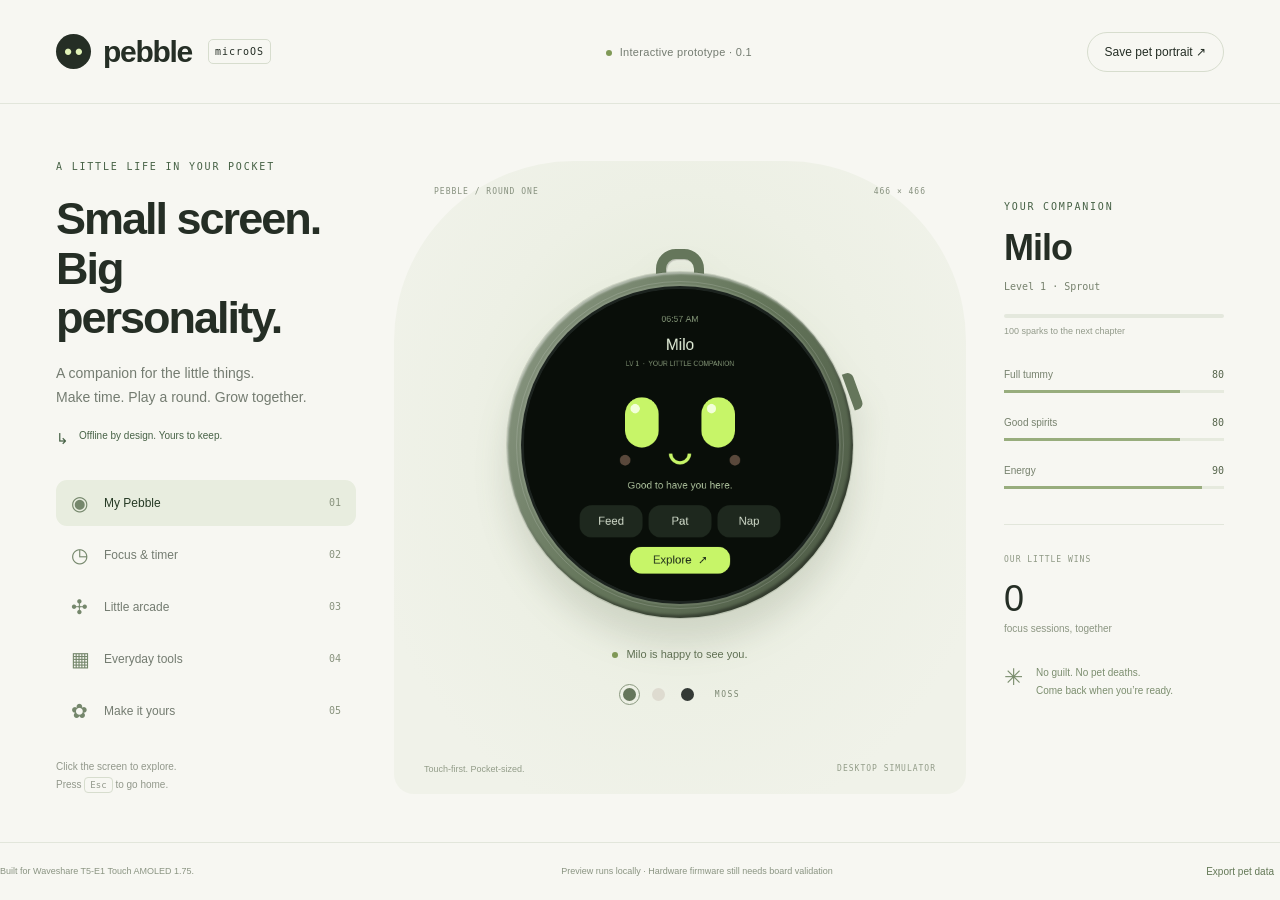
==== preview/index.html @ 951d4415 "Build the first T5 pet firmware preview with tests and custom profiles" ====
<!doctype html>
<html lang="en">
<head><meta charset="utf-8"><meta name="viewport" content="width=device-width,initial-scale=1"><title>Pebble microOS — a little life in your pocket</title><link rel="stylesheet" href="style.css"></head>
<body>
<header><a class="brand" href="#"><span class="brandmark">••</span>pebble<span class="os">microOS</span></a><span class="version"><i></i>Interactive prototype · 0.1</span><button id="passport" class="quiet">Save pet portrait ↗</button></header>
<main>
<section class="intro"><div class="eyebrow">A LITTLE LIFE IN YOUR POCKET</div><h1>Small screen.<br>Big personality.</h1><p>A companion for the little things.<br>Make time. Play a round. Grow together.</p><div class="localbadge"><span>↳</span> Offline by design. Yours to keep.</div>
<nav aria-label="Preview apps">
<button data-page="home" class="active"><span>◉</span> My Pebble <small>01</small></button>
<button data-page="focus"><span>◷</span> Focus & timer <small>02</small></button>
<button data-page="games"><span>✣</span> Little arcade <small>03</small></button>
<button data-page="tools"><span>▦</span> Everyday tools <small>04</small></button>
<button data-page="style"><span>✿</span> Make it yours <small>05</small></button>
</nav><div class="hint">Click the screen to explore.<br>Press <kbd>Esc</kbd> to go home.</div></section>
<section class="studio" aria-label="Device simulator"><div class="studio-top"><span>PEBBLE / ROUND ONE</span><span>466 × 466</span></div><div class="device-wrap"><div class="loop"></div><div class="hardware"><div class="side-key"></div><div class="screen"><canvas id="display" width="466" height="466" aria-label="Round device display"></canvas><div id="touch-controls"></div></div></div></div><div class="under-device"><span class="dot"></span><span id="device-caption">Milo is happy to see you.</span></div><div class="finish-picker" aria-label="Device finish"><button data-finish="moss" class="selected" aria-label="Moss finish" style="--swatch:#65765b"></button><button data-finish="milk" aria-label="Milk finish" style="--swatch:#dedbd0"></button><button data-finish="ink" aria-label="Ink finish" style="--swatch:#343a36"></button><span id="finish-name">MOSS</span></div><div class="studio-bottom"><span>Touch-first. Pocket-sized.</span><span>DESKTOP SIMULATOR</span></div></section>
<aside class="details"><div class="small-label">YOUR COMPANION</div><h2 id="pet-name">Milo</h2><span class="level" id="level">Level 1 · Sprout</span><div class="growth"><div id="growth-fill"></div></div><p class="next-level" id="next-level">100 sparks to the next chapter</p><div class="stat"><span>Full tummy</span><strong id="food">80</strong><div><i id="food-bar"></i></div></div><div class="stat"><span>Good spirits</span><strong id="joy">80</strong><div><i id="joy-bar"></i></div></div><div class="stat"><span>Energy</span><strong id="energy">90</strong><div><i id="energy-bar"></i></div></div><div class="daily"><span>OUR LITTLE WINS</span><strong id="wins">0</strong><p>focus sessions, together</p></div><div class="note"><span>✳</span><p>No guilt. No pet deaths.<br>Come back when you’re ready.</p></div></aside>
</main>
<footer><span>Built for Waveshare T5-E1 Touch AMOLED 1.75.</span><span>Preview runs locally · Hardware firmware still needs board validation</span><button id="backup">Export pet data</button></footer>
<div id="toast" role="status" aria-live="polite"></div>
<dialog id="name-dialog"><form method="dialog"><span class="eyebrow">SAY HELLO</span><h2>What’s their name?</h2><label for="name-input">Pet name</label><input id="name-input" maxlength="16" required autocomplete="off"><div><button value="cancel" class="quiet" formnovalidate>Cancel</button><button id="save-name" value="save">That’s the one</button></div></form></dialog>
<script src="app.js"></script></body></html>
---- preview/style.css ----
*{box-sizing:border-box} :root{--paper:#f7f7f2;--ink:#252e25;--muted:#747c71;--green:#476246;--line:#e2e6db;--shell:#65765b}body{margin:0;background:var(--paper);color:var(--ink);font-family:-apple-system,BlinkMacSystemFont,"Segoe UI",sans-serif}button,a{-webkit-tap-highlight-color:transparent}button{font:inherit;cursor:pointer}button:focus-visible,a:focus-visible{outline:3px solid #84a64e;outline-offset:4px}header{height:104px;max-width:1450px;margin:auto;padding:0 56px;display:flex;align-items:center;justify-content:space-between;border-bottom:1px solid var(--line)}.brand{display:flex;align-items:center;gap:12px;font-size:30px;font-weight:720;letter-spacing:-1.3px;text-decoration:none;color:inherit}.brandmark{width:35px;height:35px;display:grid;place-items:center;background:var(--ink);border-radius:50%;color:#e1f3b8;font-size:22px;letter-spacing:3px;padding-left:3px}.os{font:10px monospace;letter-spacing:1px;margin-left:4px;border:1px solid #d7ddce;border-radius:5px;padding:6px}.version{font-size:11px;color:var(--muted);letter-spacing:.3px}.version i,.dot{width:6px;height:6px;border-radius:50%;display:inline-block;background:#809957;margin-right:8px}.quiet{background:transparent;border:1px solid #d7ddce;padding:12px 17px;border-radius:24px;font-size:12px;color:var(--ink)}main{max-width:1450px;margin:auto;display:grid;grid-template-columns:300px minmax(400px,1fr) 220px;gap:38px;padding:57px 56px 48px;min-height:730px}.eyebrow,.small-label{font:10px monospace;letter-spacing:1.8px;color:var(--green)}h1{font-weight:550;font-size:45px;line-height:1.1;letter-spacing:-2px;margin:22px 0 18px}.intro>p{font-size:14px;line-height:1.75;color:var(--muted);margin-bottom:20px}.localbadge{display:flex;gap:10px;font-size:10px;color:var(--green);margin-bottom:32px}.localbadge span{font-size:15px}nav{display:grid;gap:6px}nav button{height:46px;border:0;background:none;border-radius:11px;display:flex;align-items:center;text-align:left;color:#747c71;font-size:12px;padding:0 15px;gap:13px}nav button span{font-size:20px;width:20px;color:#75876c}nav button small{margin-left:auto;font:10px monospace;color:#89937e}nav button.active{background:#e8eddf;color:#263a25}nav button:hover{background:#edf0e7}.hint{font-size:10px;color:#92988b;line-height:1.8;margin-top:24px}kbd{font:9px monospace;padding:2px 5px;border:1px solid #d7ddce;border-radius:4px}.studio{position:relative;min-height:600px;border-radius:180px 180px 20px 20px;background:radial-gradient(ellipse at 50% 45%,#e2e9d6 0%,#edf0e5 52%,#f0f2e9 80%);display:flex;align-items:center;flex-direction:column;padding-top:87px}.studio-top{position:absolute;top:26px;left:40px;right:40px;display:flex;justify-content:space-between;font:8px monospace;letter-spacing:1px;color:#87917f}.device-wrap{position:relative;width:346px;height:370px;display:flex;align-items:flex-end;filter:drop-shadow(0 26px 16px #43533526)}.hardware{position:relative;border-radius:50%;width:346px;height:346px;padding:17px;background:linear-gradient(120deg,color-mix(in srgb,var(--shell),white 27%),var(--shell) 48%,color-mix(in srgb,var(--shell),black 25%));box-shadow:inset 1px 2px 2px #ffffff70,inset -2px -3px 3px #0006,0 0 0 1px #52604930}.hardware:after{content:"";pointer-events:none;position:absolute;inset:9px;border:1px solid #ffffff25;border-radius:50%}.screen{border-radius:50%;background:#090d09;width:312px;height:312px;overflow:hidden;position:relative;box-shadow:0 0 0 3px #1c231f,0 0 0 5px #ffffff15}canvas{width:100%;height:100%;display:block}#touch-controls{position:absolute;inset:0;pointer-events:none}.touch-target{position:absolute;pointer-events:auto;border:0;opacity:0;padding:0;background:transparent}.touch-target:focus-visible{opacity:1;background:transparent;outline:2px solid #eaffb5;outline-offset:-2px;border-radius:10px}.loop{width:48px;height:60px;position:absolute;left:149px;top:1px;border:10px solid var(--shell);border-radius:20px;background:transparent;box-shadow:inset 1px 1px 1px #0003}.side-key{position:absolute;width:10px;height:38px;right:-5px;top:100px;border-radius:0 6px 6px 0;background:var(--shell);transform:rotate(-20deg);z-index:-1}.under-device{margin-top:30px;font-size:11px;color:#607154}.finish-picker{display:flex;align-items:center;gap:10px;margin-top:25px}.finish-picker button{height:19px;width:19px;padding:0;background:var(--swatch);border:3px solid #edf0e5;border-radius:50%}.finish-picker button.selected{outline:1px solid #8b9980}.finish-picker span{font:8px monospace;letter-spacing:1.5px;color:#7b8772;margin-left:8px}.studio-bottom{position:absolute;bottom:20px;left:30px;right:30px;display:flex;justify-content:space-between;font-size:9px;color:#939d89}.studio-bottom span:last-child{font:8px monospace;letter-spacing:1px}.details{padding-top:40px}.details h2{font-size:36px;letter-spacing:-1px;font-weight:550;margin:15px 0 7px}.level{font:10px monospace;color:#76816d}.growth{height:4px;background:#e4e8dd;margin-top:20px;border-radius:4px;overflow:hidden}.growth>div{height:100%;width:0;background:#789855}.next-level{font-size:9px;color:#939b8b;margin:8px 0 33px}.stat{position:relative;margin-bottom:24px;font-size:10px;color:#76816d}.stat strong{float:right;font:10px monospace;color:#57664d}.stat>div{margin-top:10px;height:3px;background:#e6eade}.stat i{display:block;height:3px;background:#98ad7d;width:80%;transition:width .5s}.daily{margin-top:35px;border-top:1px solid var(--line);padding-top:23px}.daily>span{font:8px monospace;letter-spacing:1px;color:#8e9884}.daily strong{display:block;font-size:36px;font-weight:400;margin-top:12px}.daily p{font-size:10px;color:#8c9682;margin-top:3px}.note{display:flex;gap:13px;margin-top:30px;color:#7c8e6f}.note>span{font-size:23px}.note p{font-size:10px;line-height:1.8;margin:0}footer{max-width:1338px;margin:auto;border-top:1px solid var(--line);padding:22px 0;display:flex;align-items:center;justify-content:space-between;gap:16px;font-size:9px;color:#8a9482}footer button{border:0;background:none;color:#637856;font-size:10px}#toast{position:fixed;bottom:25px;left:50%;transform:translate(-50%,20px);background:#283629;color:#eff6e6;border-radius:24px;padding:14px 23px;font-size:12px;opacity:0;transition:.25s;pointer-events:none;z-index:20}#toast.show{opacity:1;transform:translate(-50%,0)}dialog{border:1px solid #d6ddca;border-radius:24px;padding:32px;color:var(--ink);background:var(--paper);min-width:320px}dialog::backdrop{background:#14271450;backdrop-filter:blur(5px)}dialog h2{font-weight:500;letter-spacing:-1px}dialog label{display:block;font-size:12px;margin-bottom:8px}dialog input{font:20px inherit;border:1px solid #cbd7be;border-radius:10px;padding:14px;width:100%;background:#fff}dialog form>div{display:flex;gap:12px;justify-content:flex-end;margin-top:25px}dialog #save-name{border:0;border-radius:24px;background:#d5eab6;padding:12px 18px;font-size:12px}@media(min-width:1450px){main{padding-top:75px}}@media(max-width:1150px){main{grid-template-columns:250px minmax(350px,1fr);gap:30px;padding:40px}.details{display:none}header{padding:0 40px}.studio{min-height:590px}footer{margin:0 40px;font-size:8px}}@media(max-width:740px){header{height:78px;padding:0 22px}.brand{font-size:25px}.os,.version{display:none}header .quiet{font-size:10px;padding:10px}main{display:flex;flex-direction:column;padding:30px 20px;gap:25px}.intro h1{font-size:35px;margin:14px 0}.intro>p,.localbadge,.hint{display:none}.eyebrow{font-size:9px}nav{display:flex;overflow-x:auto;gap:5px;margin-top:20px}nav button{white-space:nowrap;padding:10px;gap:6px;font-size:10px}nav button small{display:none}nav button span{font-size:16px}.studio{min-height:565px;padding-top:68px;border-radius:150px 150px 20px 20px}.studio-top{top:25px;left:30px;right:30px}.device-wrap{transform:scale(.92);margin-top:-8px;margin-bottom:-15px}.studio-bottom{font-size:8px}.details{display:none}footer{margin:0 20px;padding:20px 0;flex-wrap:wrap;font-size:9px;line-height:1.5}footer>span:nth-child(2){width:100%;order:3}.under-device{margin-top:24px}}@media(prefers-reduced-motion:reduce){*{transition:none!important}}
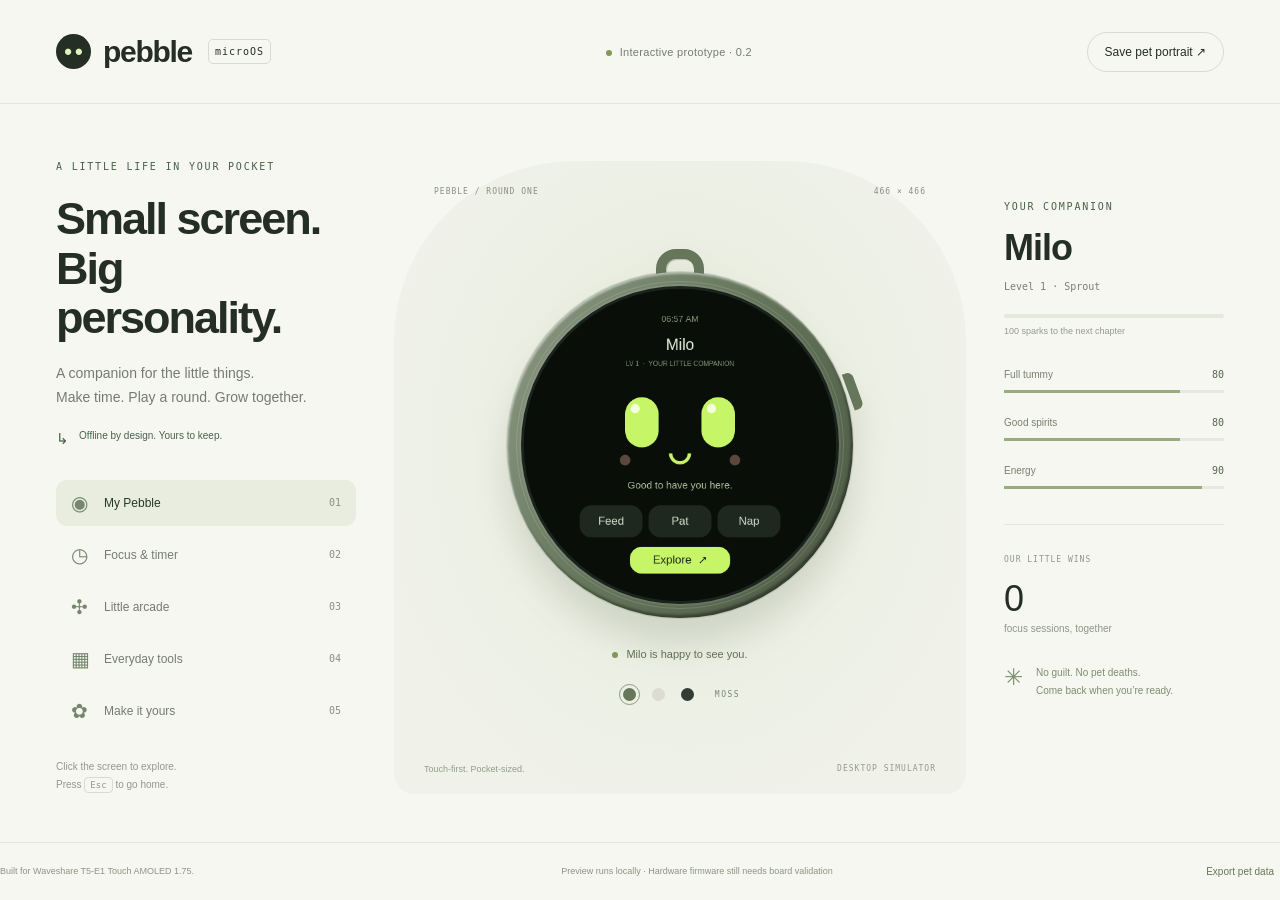
==== commit cabd8b51: "Verify hosted preview, document successful T5 build, and harden source packaging" ====
--- a/preview/index.html
+++ b/preview/index.html
@@ -2,7 +2,7 @@
 <html lang="en">
 <head><meta charset="utf-8"><meta name="viewport" content="width=device-width,initial-scale=1"><title>Pebble microOS — a little life in your pocket</title><link rel="stylesheet" href="style.css"></head>
 <body>
-<header><a class="brand" href="#"><span class="brandmark">••</span>pebble<span class="os">microOS</span></a><span class="version"><i></i>Interactive prototype · 0.1</span><button id="passport" class="quiet">Save pet portrait ↗</button></header>
+<header><a class="brand" href="#"><span class="brandmark">••</span>pebble<span class="os">microOS</span></a><span class="version"><i></i>Interactive prototype · 0.2</span><button id="passport" class="quiet">Save pet portrait ↗</button></header>
 <main>
 <section class="intro"><div class="eyebrow">A LITTLE LIFE IN YOUR POCKET</div><h1>Small screen.<br>Big personality.</h1><p>A companion for the little things.<br>Make time. Play a round. Grow together.</p><div class="localbadge"><span>↳</span> Offline by design. Yours to keep.</div>
 <nav aria-label="Preview apps">
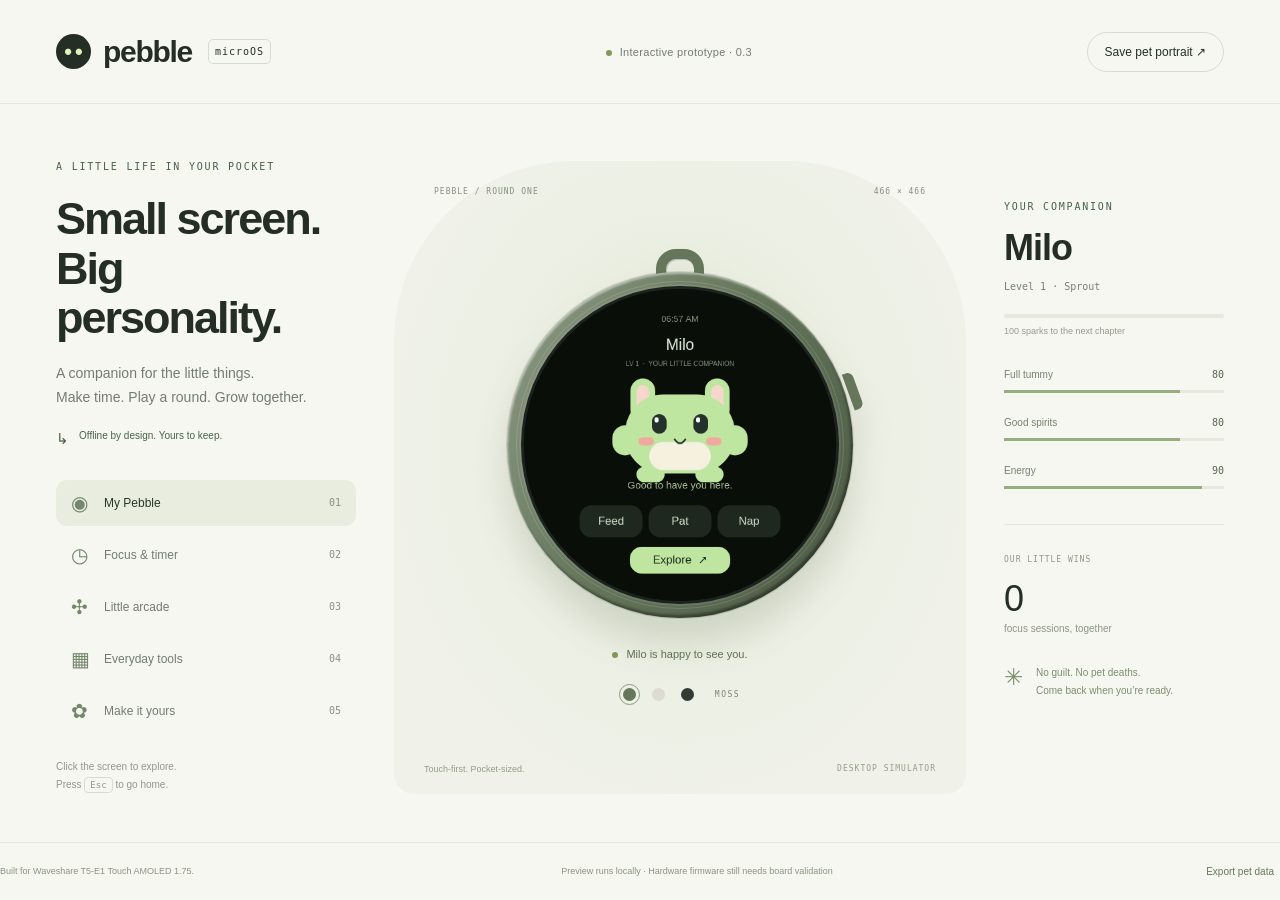
==== commit ecbae749: "Add Pet Studio Bluetooth controls, confirmed transfers and softer animated pet artwork" ====
--- a/preview/index.html
+++ b/preview/index.html
@@ -2,7 +2,7 @@
 <html lang="en">
 <head><meta charset="utf-8"><meta name="viewport" content="width=device-width,initial-scale=1"><title>Pebble microOS — a little life in your pocket</title><link rel="stylesheet" href="style.css"></head>
 <body>
-<header><a class="brand" href="#"><span class="brandmark">••</span>pebble<span class="os">microOS</span></a><span class="version"><i></i>Interactive prototype · 0.2</span><button id="passport" class="quiet">Save pet portrait ↗</button></header>
+<header><a class="brand" href="#"><span class="brandmark">••</span>pebble<span class="os">microOS</span></a><span class="version"><i></i>Interactive prototype · 0.3</span><button id="passport" class="quiet">Save pet portrait ↗</button></header>
 <main>
 <section class="intro"><div class="eyebrow">A LITTLE LIFE IN YOUR POCKET</div><h1>Small screen.<br>Big personality.</h1><p>A companion for the little things.<br>Make time. Play a round. Grow together.</p><div class="localbadge"><span>↳</span> Offline by design. Yours to keep.</div>
 <nav aria-label="Preview apps">
